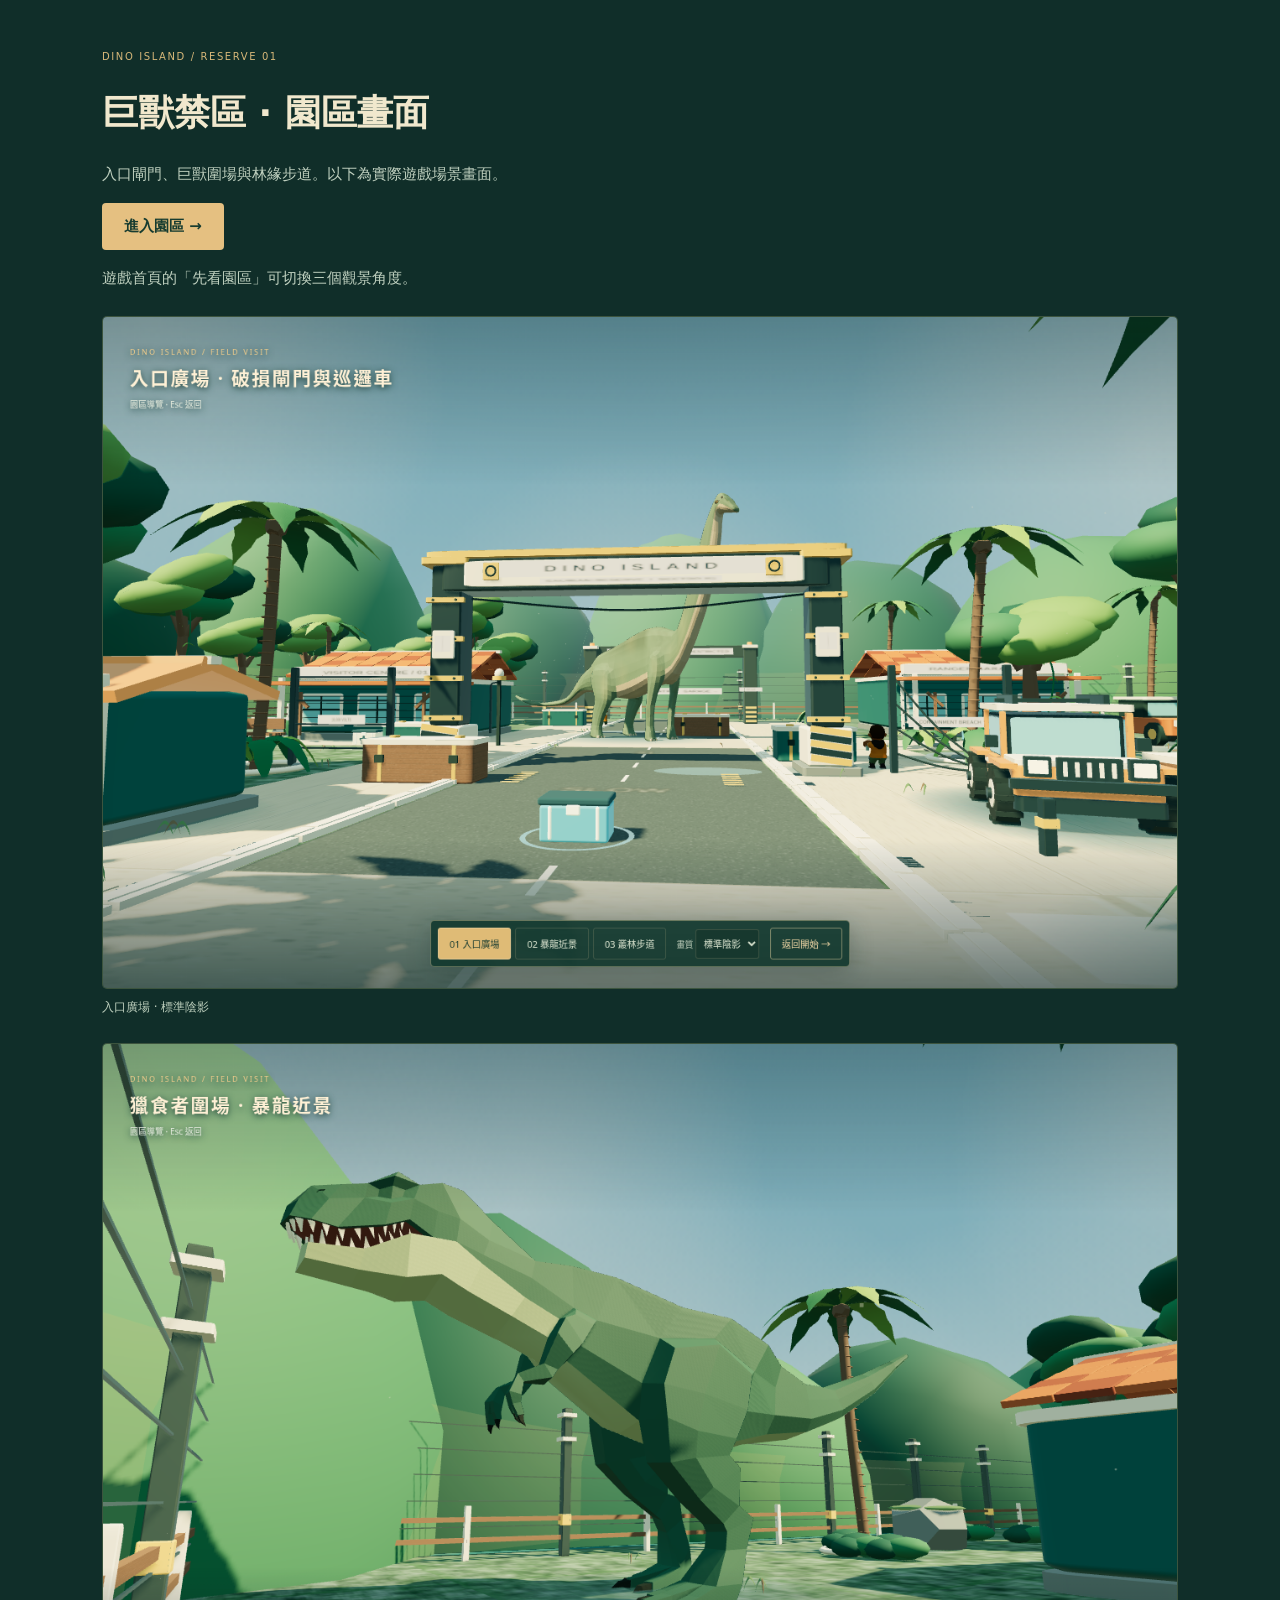
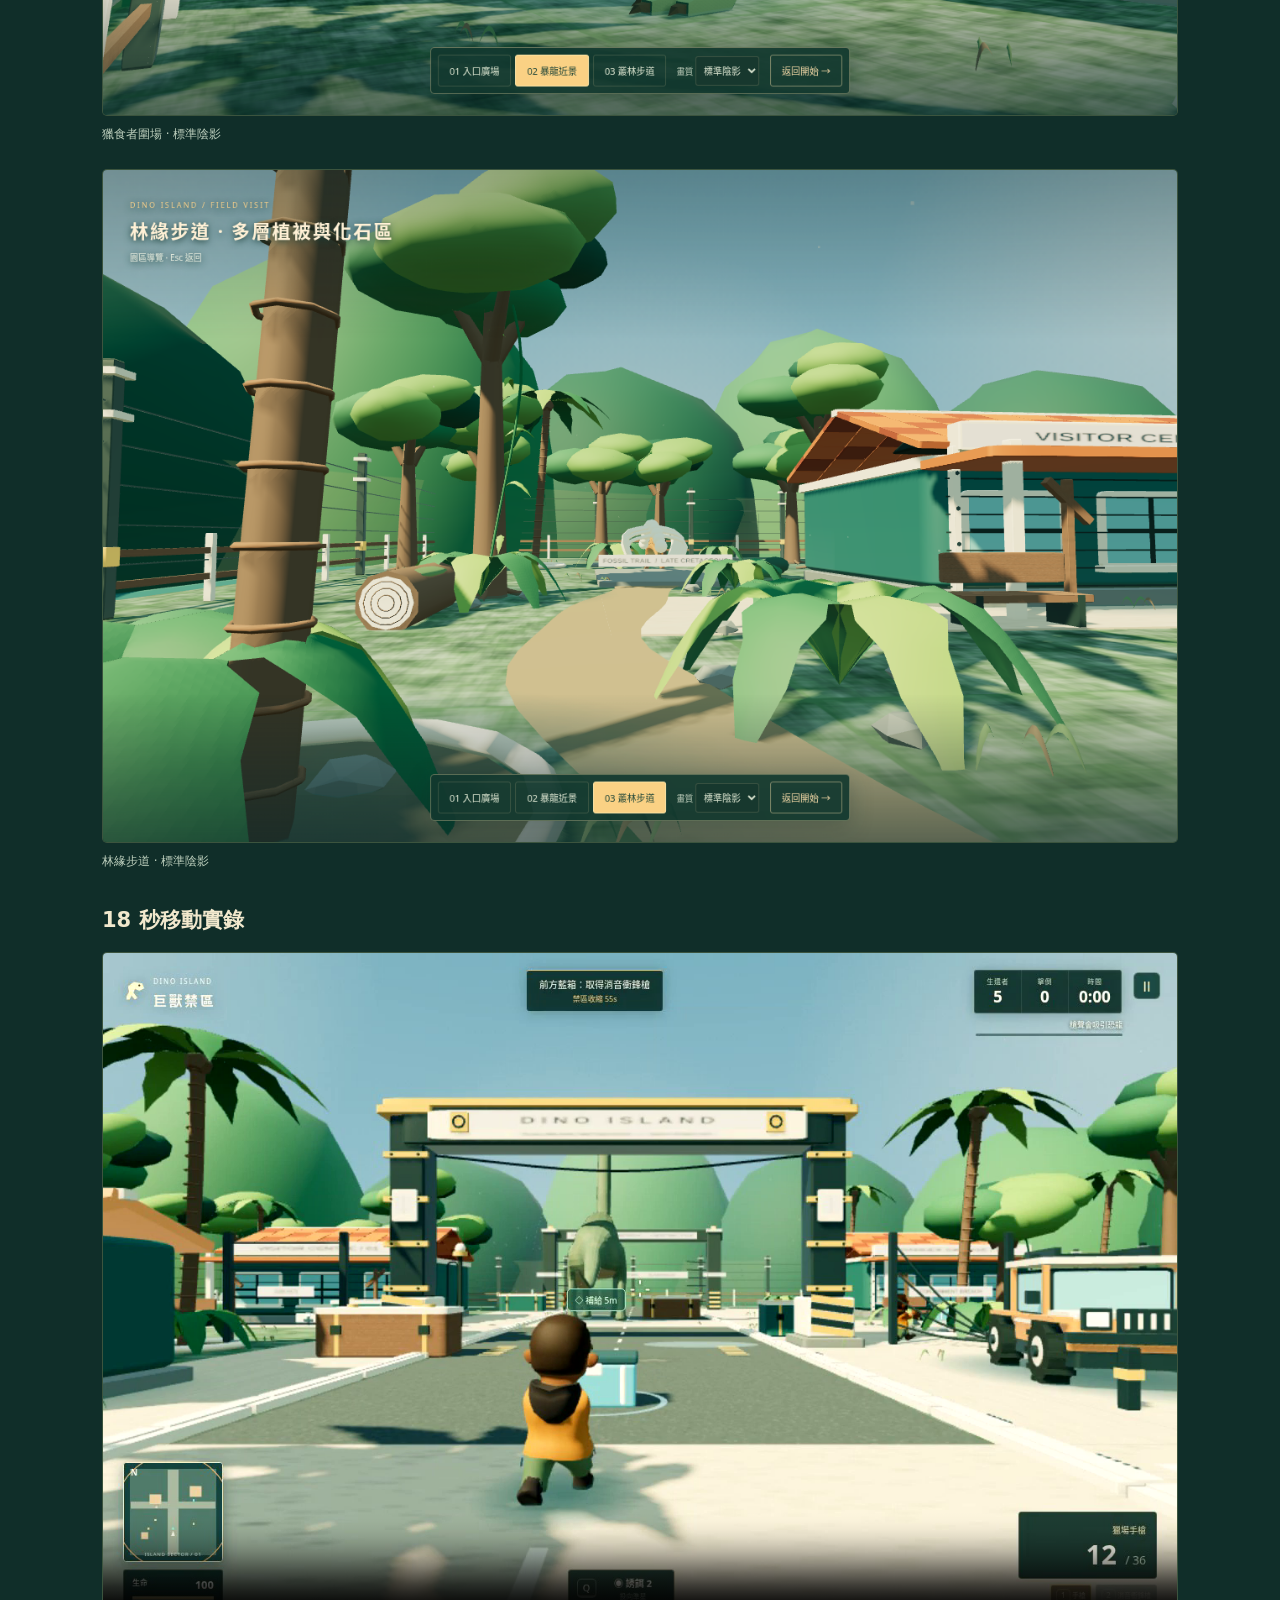
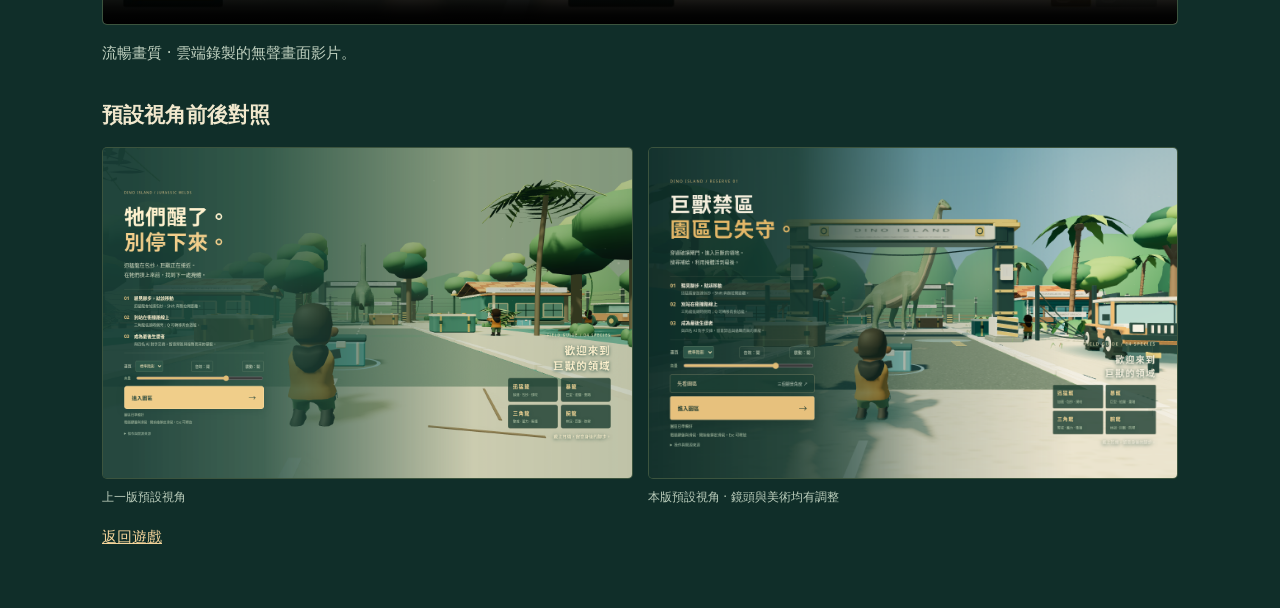
==== gallery/index.html @ 531caa0b "Improve Jurassic entrance art and add three-view park tour" ====
<!doctype html><html lang="zh-Hant"><head><meta charset="utf-8"><meta name="viewport" content="width=device-width,initial-scale=1"><title>巨獸禁區 · 園區畫面</title><style>
*{box-sizing:border-box}body{margin:0;background:#102e29;color:#f1e8cd;font:15px/1.8 system-ui,sans-serif}main{max-width:1120px;margin:auto;padding:42px 22px}small{color:#d7b879;letter-spacing:.16em;font-size:10px}h1{font-size:36px;margin:12px 0}h2{font-size:21px;margin:30px 0 12px}p{color:#bfd0bf}a{color:#f4d49a}a.play{display:inline-block;background:#e5c081;color:#173c30;padding:10px 22px;border-radius:4px;text-decoration:none;font-weight:700}img,video{display:block;width:100%;height:auto;border-radius:5px;border:1px solid #d0bb7a33;background:#173b30}figure{margin:24px 0}figcaption{color:#bdcfbd;font-size:12px;margin-top:8px}.compare{display:grid;grid-template-columns:1fr 1fr;gap:15px}.compare figure{margin:0}@media(max-width:700px){.compare{grid-template-columns:1fr}h1{font-size:29px}}
</style></head><body><main><small>DINO ISLAND / RESERVE 01</small><h1>巨獸禁區 · 園區畫面</h1><p>入口閘門、巨獸圍場與林緣步道。以下為實際遊戲場景畫面。</p><a class="play" href="../?v=art4">進入園區 →</a><p>遊戲首頁的「先看園區」可切換三個觀景角度。</p>
<figure><img src="entry-standard.png" alt="入口廣場的組裝閘門、腕龍、巡邏車與棕櫚"><figcaption>入口廣場 · 標準陰影</figcaption></figure>
<figure><img src="rex-standard.png" loading="lazy" alt="獵食者圍場的暴龍近景，顯示頭部、牙齒與全身尺度"><figcaption>獵食者圍場 · 標準陰影</figcaption></figure>
<figure><img src="jungle-standard.png" loading="lazy" alt="林緣步道、折面葉片、倒木、藤蔓與化石區"><figcaption>林緣步道 · 標準陰影</figcaption></figure>
<h2>18 秒移動實錄</h2><video controls playsinline preload="metadata" poster="walk-poster.png" src="walkthrough.mp4"></video><p>流暢畫質 · 雲端錄製的無聲畫面影片。</p>
<h2>預設視角前後對照</h2><div class="compare"><figure><img src="before.png" loading="lazy" alt="上一版的預設入口視角"><figcaption>上一版預設視角</figcaption></figure><figure><img src="intro.png" loading="lazy" alt="本版改善後的預設入口視角"><figcaption>本版預設視角 · 鏡頭與美術均有調整</figcaption></figure></div>
<p><a href="../?v=art4">返回遊戲</a></p></main></body></html>
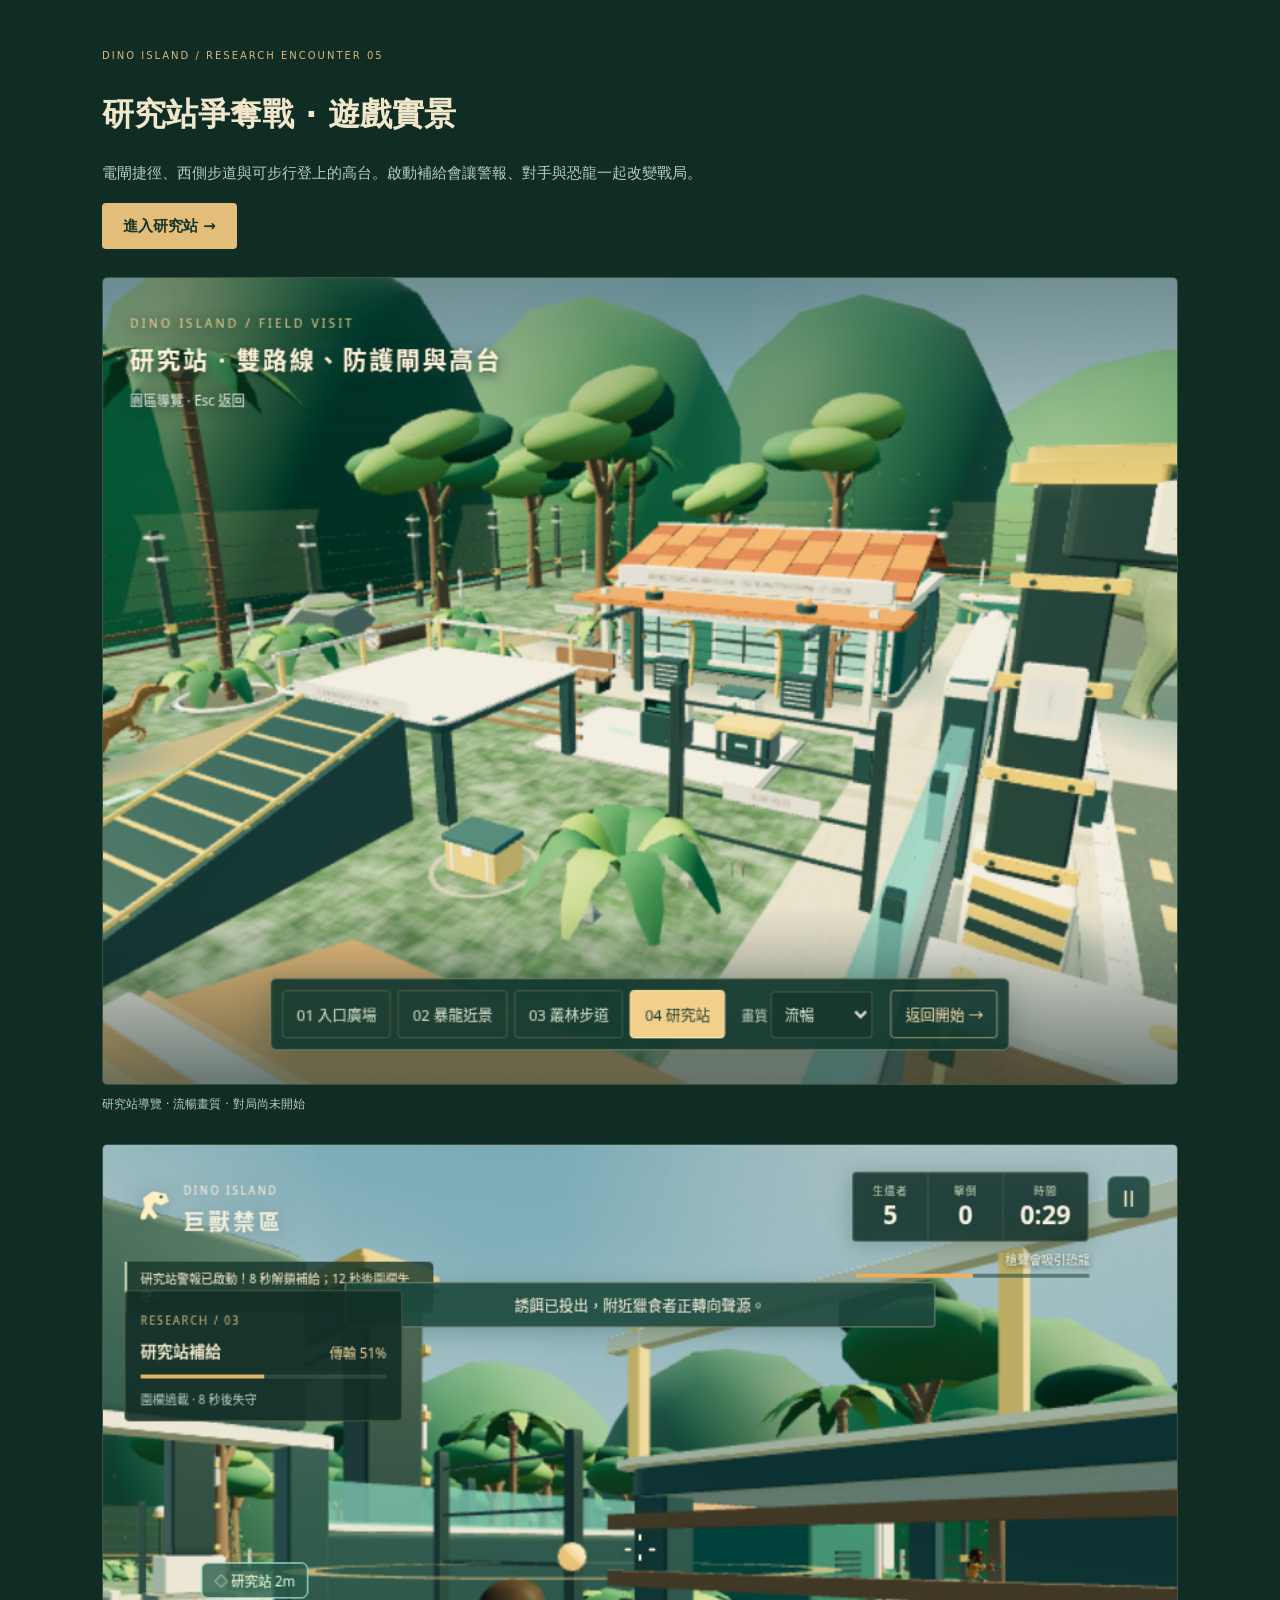
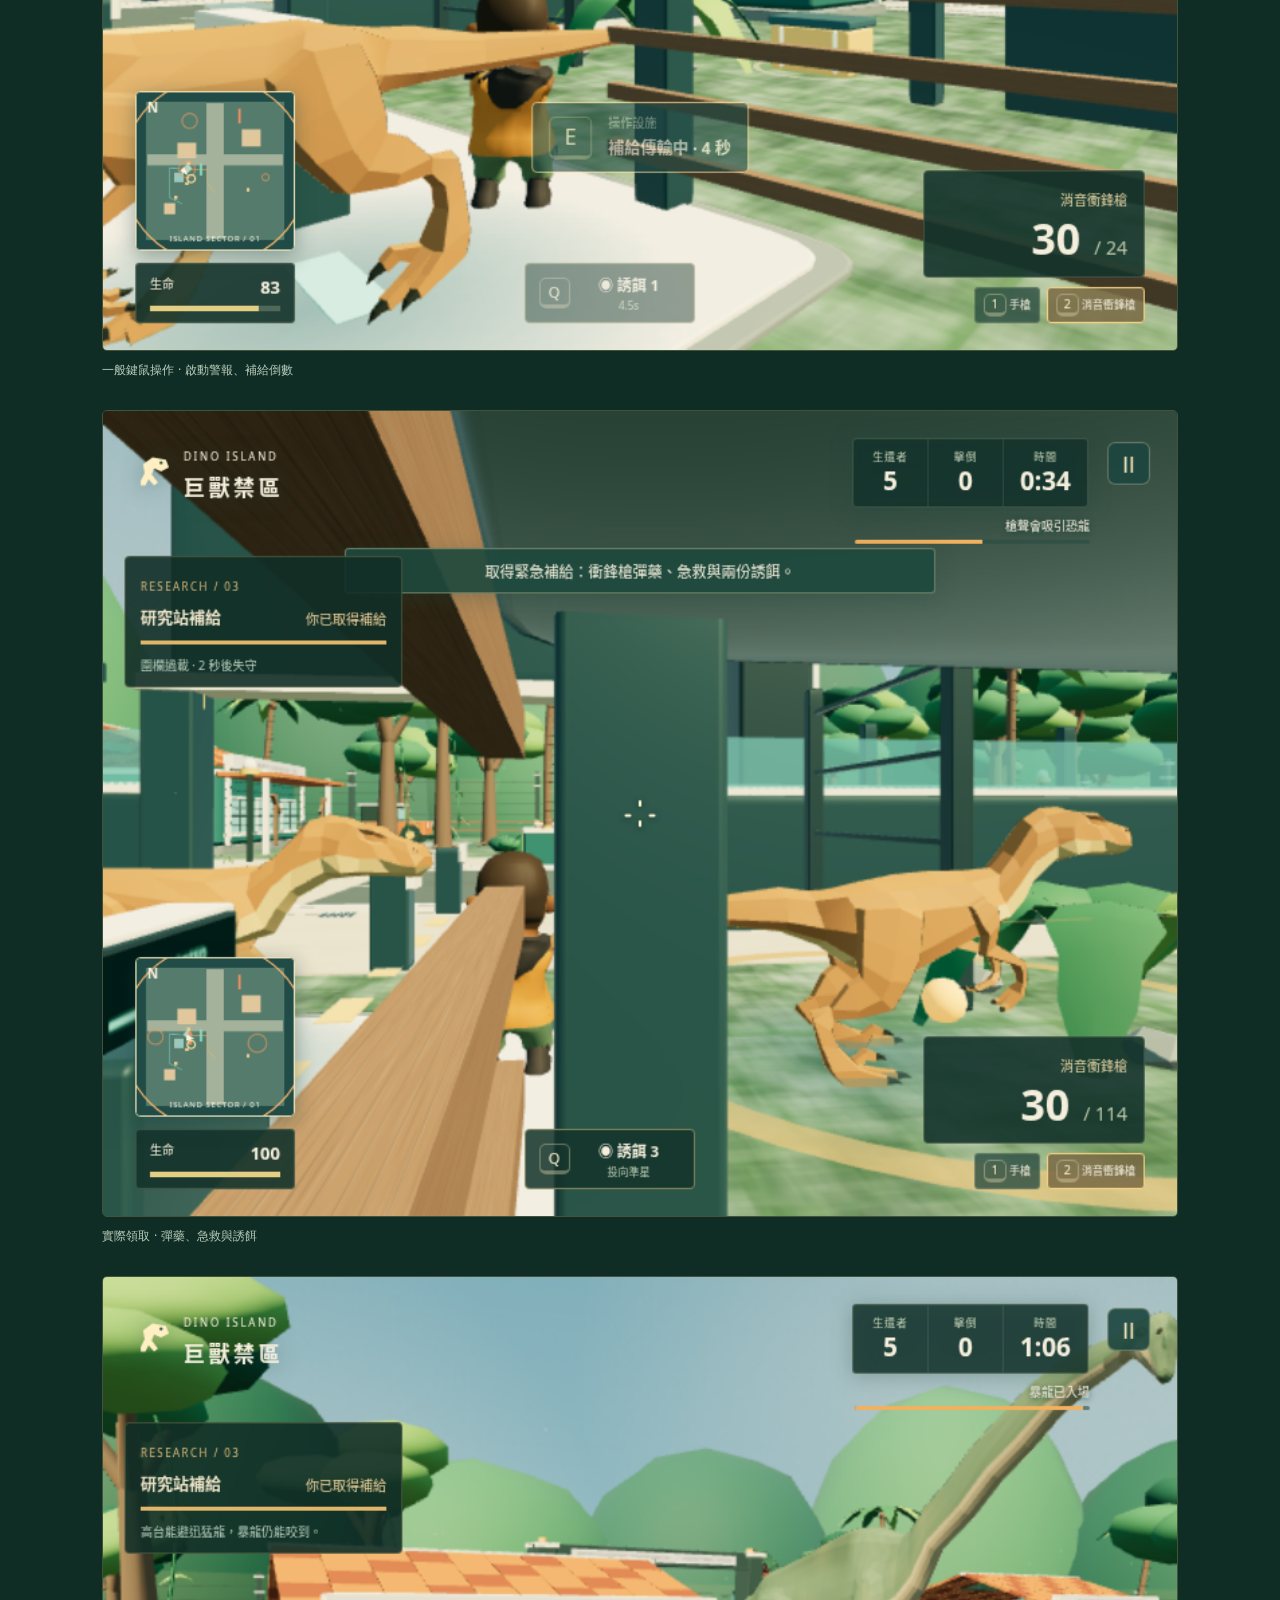
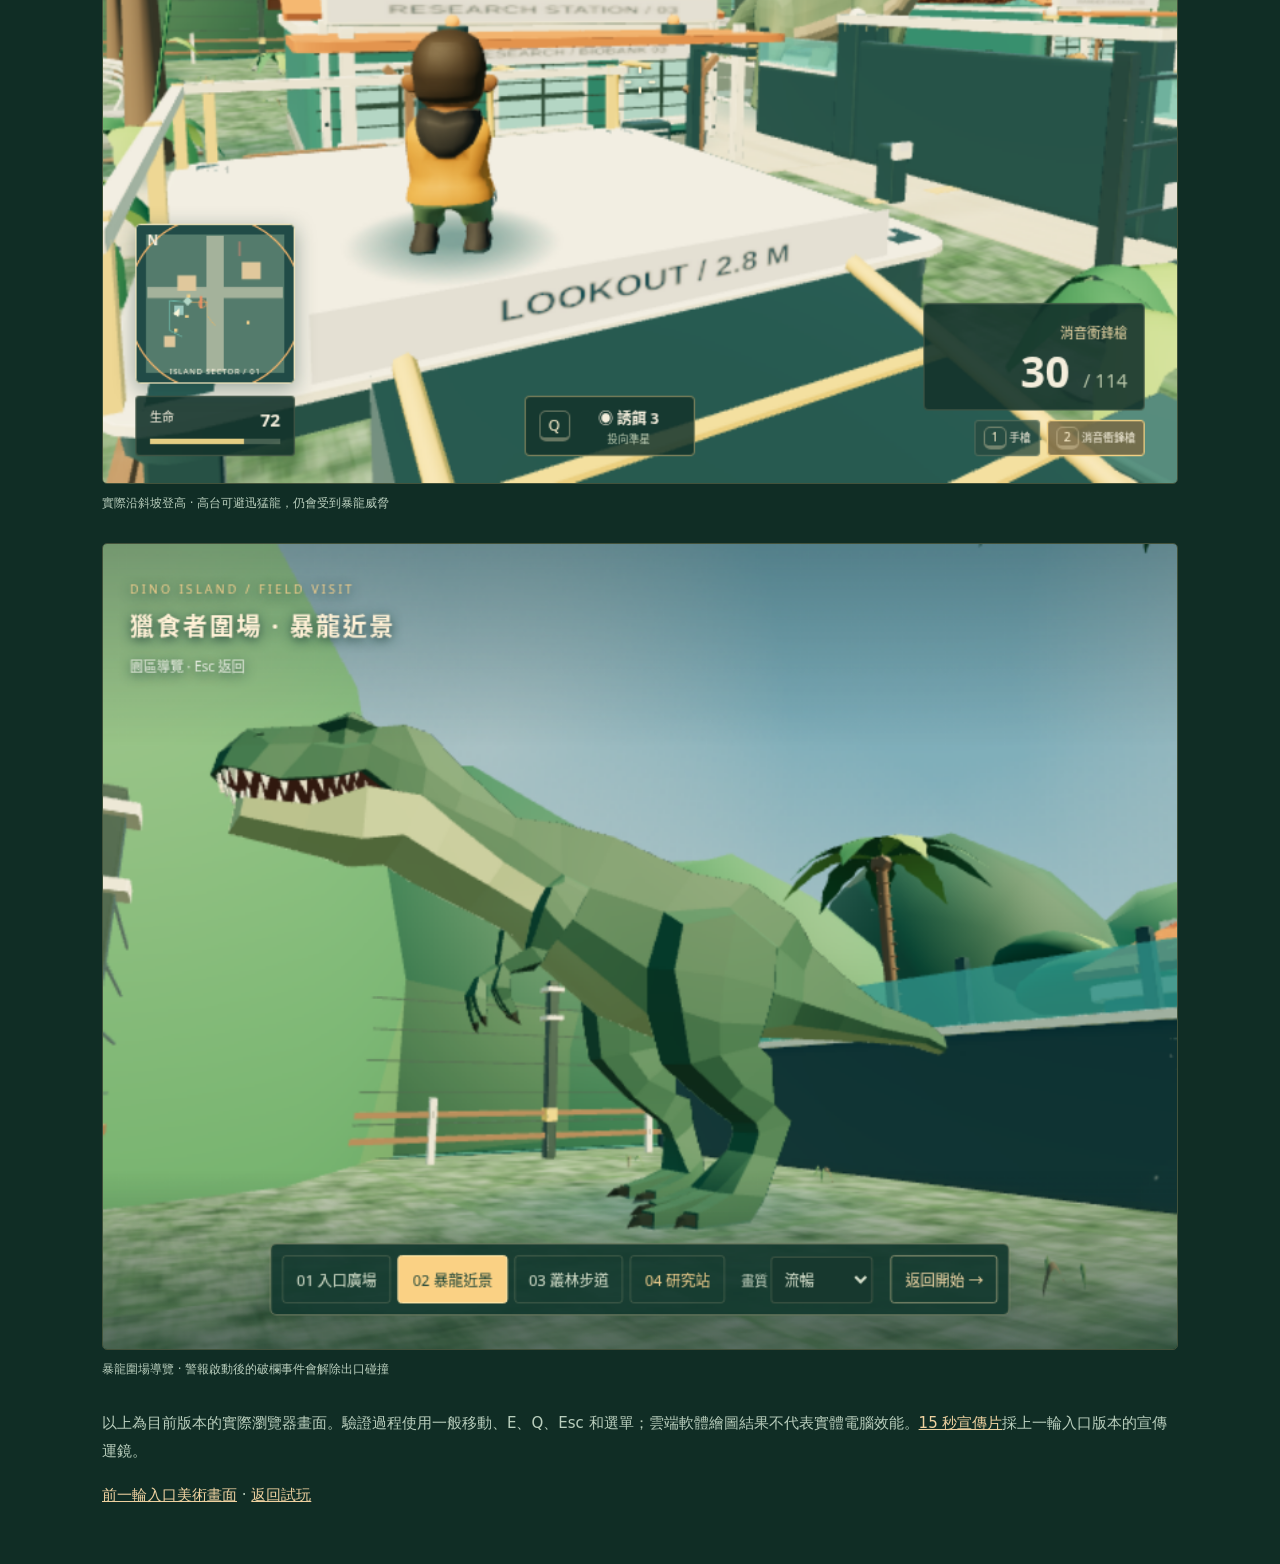
==== commit dfbcdb7b: "Add playable research-station contest, gates, high ground and rex breach" ====
--- a/gallery/index.html
+++ b/gallery/index.html
@@ -1,9 +1 @@
-<!doctype html><html lang="zh-Hant"><head><meta charset="utf-8"><meta name="viewport" content="width=device-width,initial-scale=1"><title>巨獸禁區 · 園區畫面</title><style>
-*{box-sizing:border-box}body{margin:0;background:#102e29;color:#f1e8cd;font:15px/1.8 system-ui,sans-serif}main{max-width:1120px;margin:auto;padding:42px 22px}small{color:#d7b879;letter-spacing:.16em;font-size:10px}h1{font-size:36px;margin:12px 0}h2{font-size:21px;margin:30px 0 12px}p{color:#bfd0bf}a{color:#f4d49a}a.play{display:inline-block;background:#e5c081;color:#173c30;padding:10px 22px;border-radius:4px;text-decoration:none;font-weight:700}img,video{display:block;width:100%;height:auto;border-radius:5px;border:1px solid #d0bb7a33;background:#173b30}figure{margin:24px 0}figcaption{color:#bdcfbd;font-size:12px;margin-top:8px}.compare{display:grid;grid-template-columns:1fr 1fr;gap:15px}.compare figure{margin:0}@media(max-width:700px){.compare{grid-template-columns:1fr}h1{font-size:29px}}
-</style></head><body><main><small>DINO ISLAND / RESERVE 01</small><h1>巨獸禁區 · 園區畫面</h1><p>入口閘門、巨獸圍場與林緣步道。以下為實際遊戲場景畫面。</p><a class="play" href="../?v=art4">進入園區 →</a><p>遊戲首頁的「先看園區」可切換三個觀景角度。</p>
-<figure><img src="entry-standard.png" alt="入口廣場的組裝閘門、腕龍、巡邏車與棕櫚"><figcaption>入口廣場 · 標準陰影</figcaption></figure>
-<figure><img src="rex-standard.png" loading="lazy" alt="獵食者圍場的暴龍近景，顯示頭部、牙齒與全身尺度"><figcaption>獵食者圍場 · 標準陰影</figcaption></figure>
-<figure><img src="jungle-standard.png" loading="lazy" alt="林緣步道、折面葉片、倒木、藤蔓與化石區"><figcaption>林緣步道 · 標準陰影</figcaption></figure>
-<h2>18 秒移動實錄</h2><video controls playsinline preload="metadata" poster="walk-poster.png" src="walkthrough.mp4"></video><p>流暢畫質 · 雲端錄製的無聲畫面影片。</p>
-<h2>預設視角前後對照</h2><div class="compare"><figure><img src="before.png" loading="lazy" alt="上一版的預設入口視角"><figcaption>上一版預設視角</figcaption></figure><figure><img src="intro.png" loading="lazy" alt="本版改善後的預設入口視角"><figcaption>本版預設視角 · 鏡頭與美術均有調整</figcaption></figure></div>
-<p><a href="../?v=art4">返回遊戲</a></p></main></body></html>+<!doctype html><html lang="zh-Hant"><head><meta charset="utf-8"><meta name="viewport" content="width=device-width,initial-scale=1"><title>研究站爭奪戰 · 遊戲實景</title><style>*{box-sizing:border-box}body{margin:0;background:#102d25;color:#f1e7cb;font:15px/1.9 system-ui,sans-serif}main{max-width:1120px;margin:auto;padding:40px 22px}small{font-size:10px;letter-spacing:.2em;color:#dab67b}h1{font-size:32px;line-height:1.5}p,figcaption{color:#b9cebd}a{color:#eed1a0}a.play{display:inline-block;background:#e3bd7a;color:#163426;text-decoration:none;padding:9px 21px;border-radius:4px;font-weight:700}figure{margin:28px 0}img{display:block;width:100%;height:auto;border:1px solid #ceb67744;border-radius:5px}figcaption{font-size:12px;margin-top:8px}</style></head><body><main><small>DINO ISLAND / RESEARCH ENCOUNTER 05</small><h1>研究站爭奪戰 · 遊戲實景</h1><p>電閘捷徑、西側步道與可步行登上的高台。啟動補給會讓警報、對手與恐龍一起改變戰局。</p><a class="play" href="../?v=research5">進入研究站 →</a><figure><img src="research-performance.png" alt="研究站、兩條進路、防護閘與斜坡高台"><figcaption>研究站導覽 · 流暢畫質 · 對局尚未開始</figcaption></figure><figure><img src="alarm.png" loading="lazy" alt="玩家實際啟動研究站警報與補給傳輸"><figcaption>一般鍵鼠操作 · 啟動警報、補給倒數</figcaption></figure><figure><img src="reward.png" loading="lazy" alt="玩家在對手之前取得有限研究站補給"><figcaption>實際領取 · 彈藥、急救與誘餌</figcaption></figure><figure><img src="high-ground.png" loading="lazy" alt="角色沿實體斜坡登上二點八公尺高台"><figcaption>實際沿斜坡登高 · 高台可避迅猛龍，仍會受到暴龍威脅</figcaption></figure><figure><img src="paddock-performance.png" loading="lazy" alt="原場景暴龍位於具有可破壞出口的圍場"><figcaption>暴龍圍場導覽 · 警報啟動後的破欄事件會解除出口碰撞</figcaption></figure><p>以上為目前版本的實際瀏覽器畫面。驗證過程使用一般移動、E、Q、Esc 和選單；雲端軟體繪圖結果不代表實體電腦效能。<a href="../promo/">15 秒宣傳片</a>採上一輪入口版本的宣傳運鏡。</p><p><a href="../art4/gallery/">前一輪入口美術畫面</a> · <a href="../?v=research5">返回試玩</a></p></main></body></html>
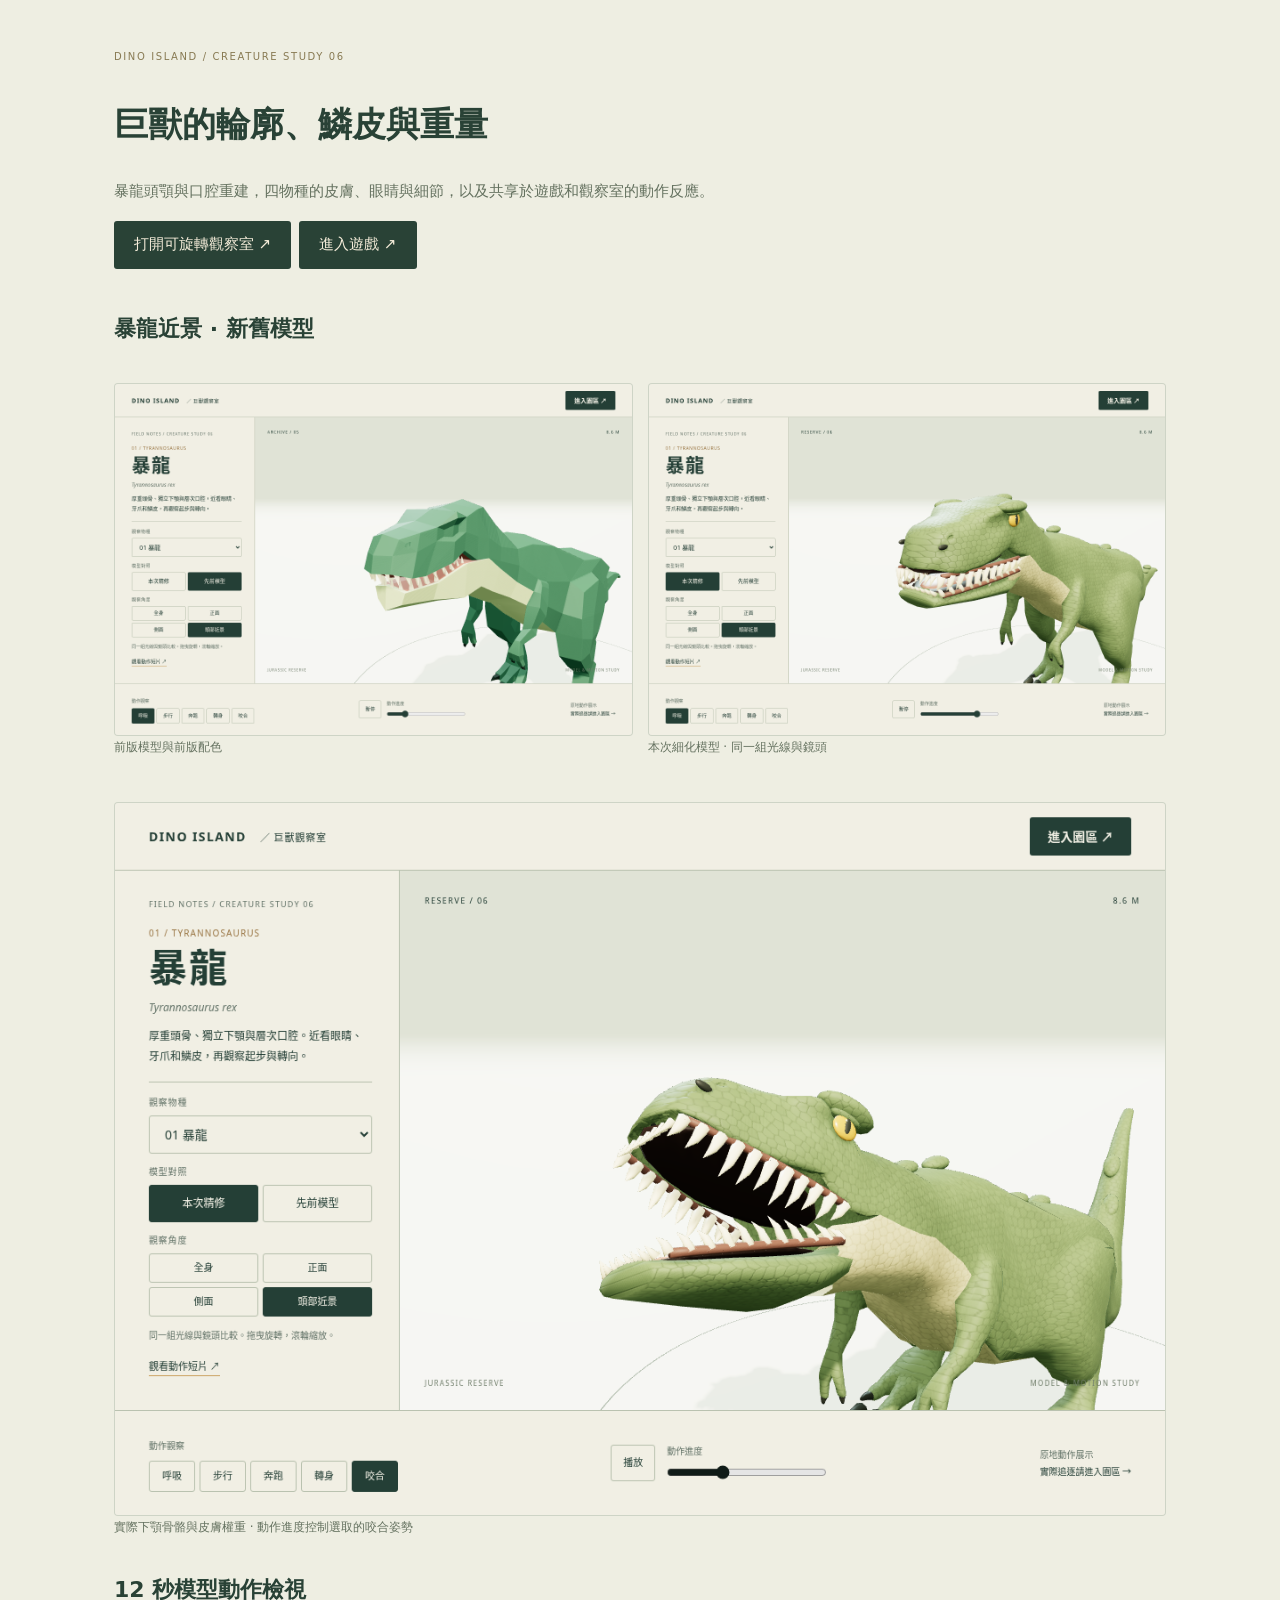
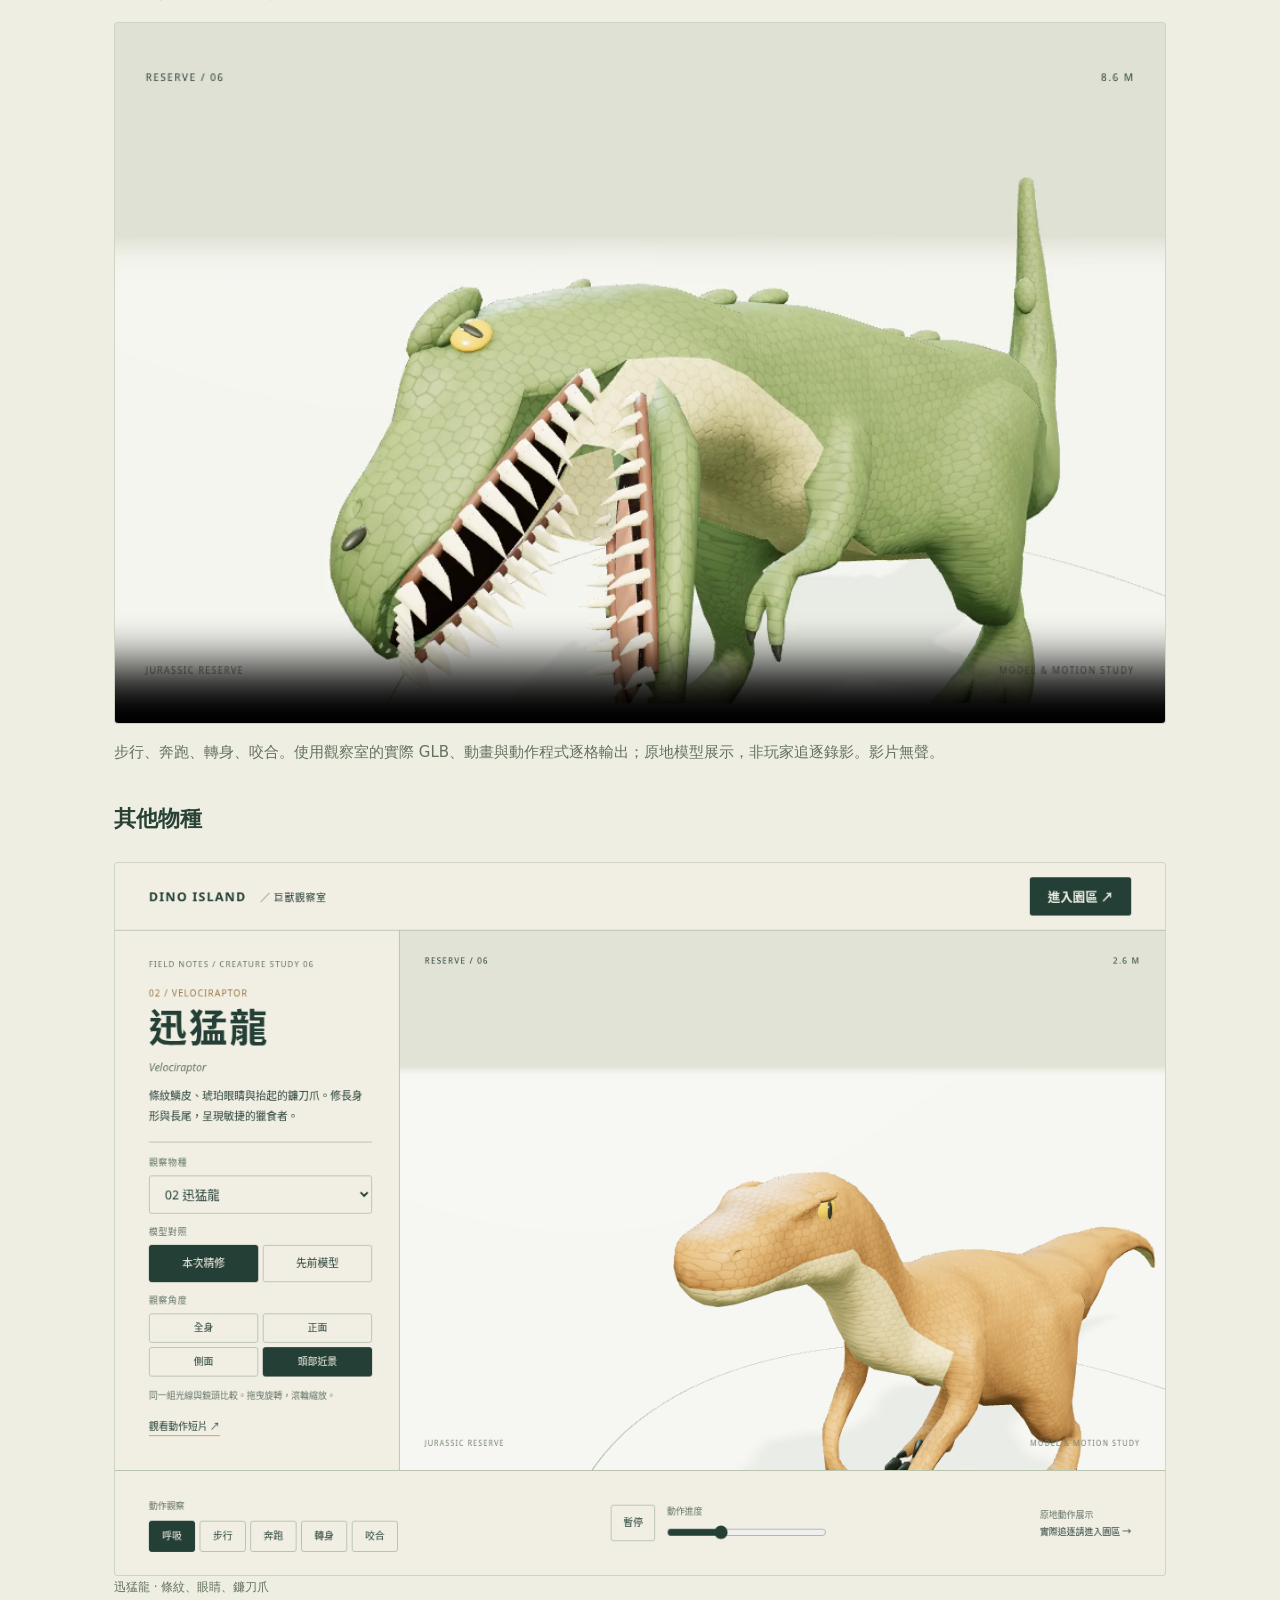
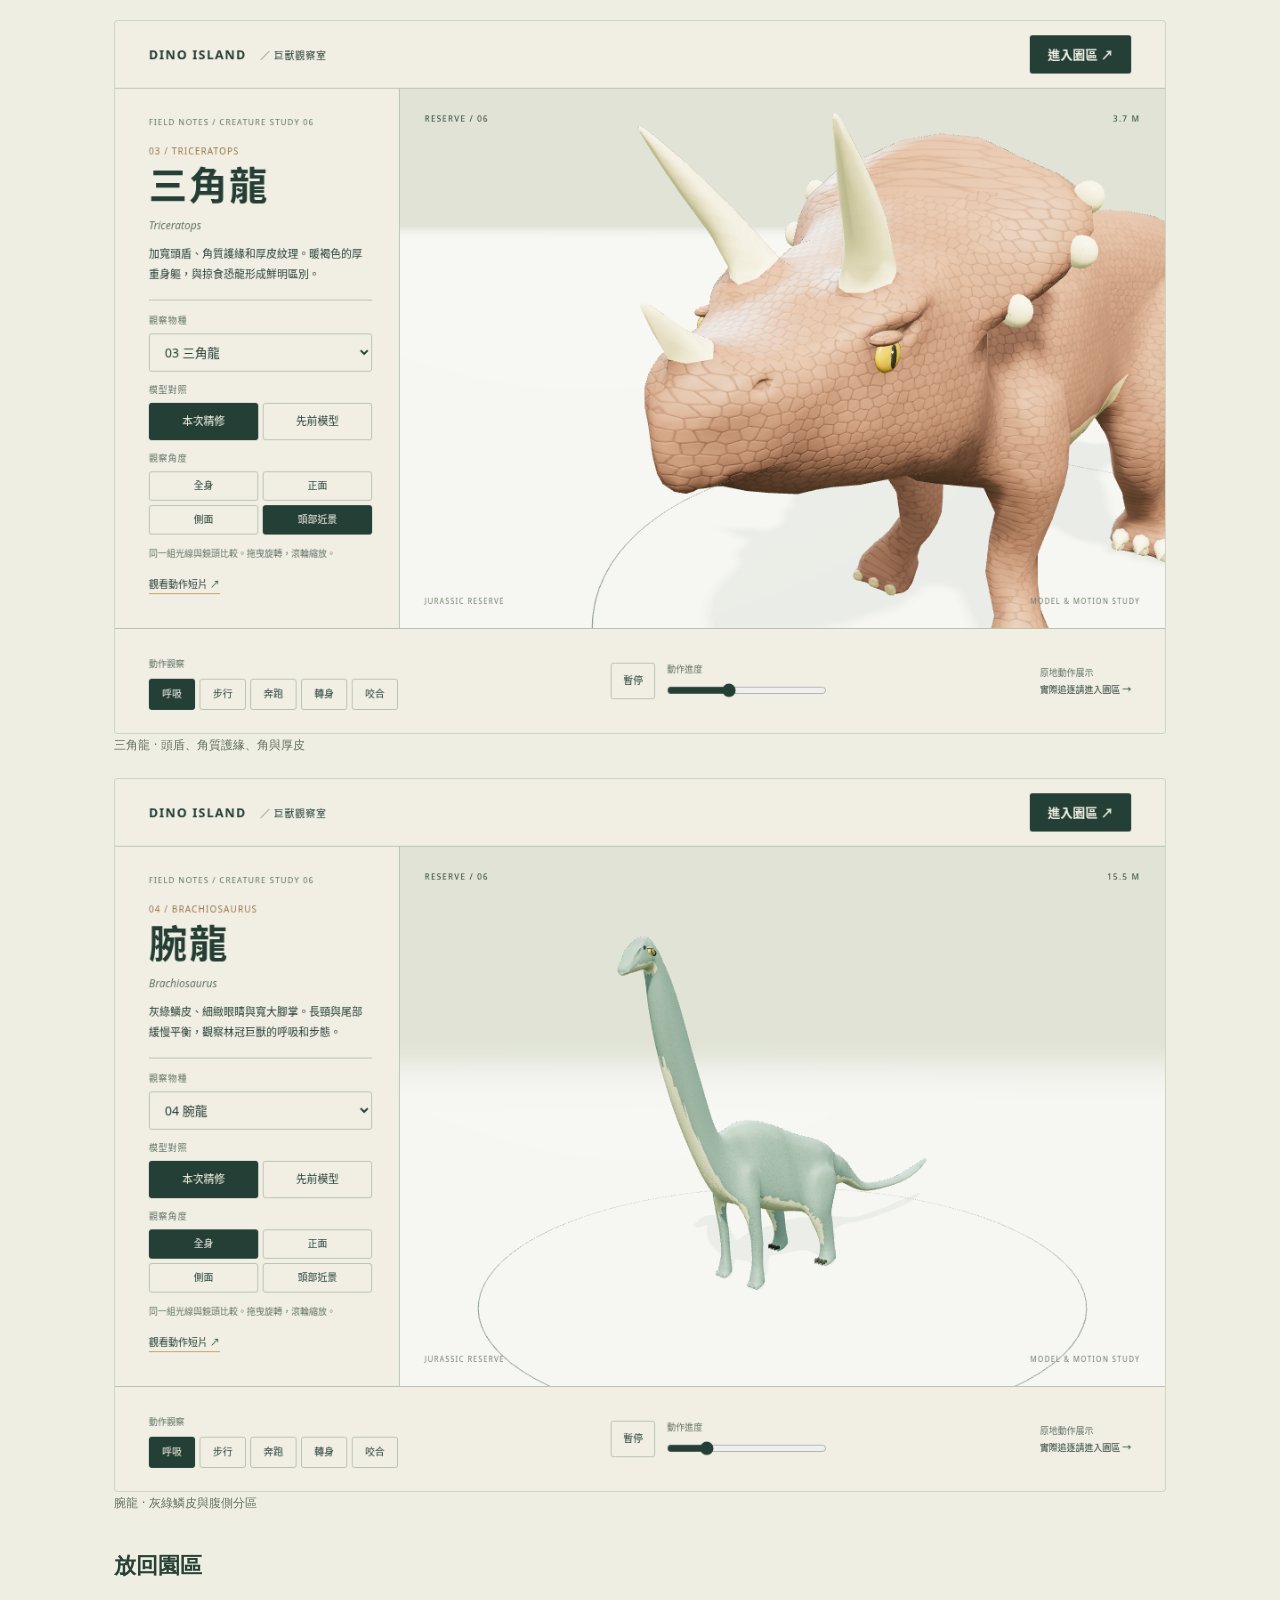
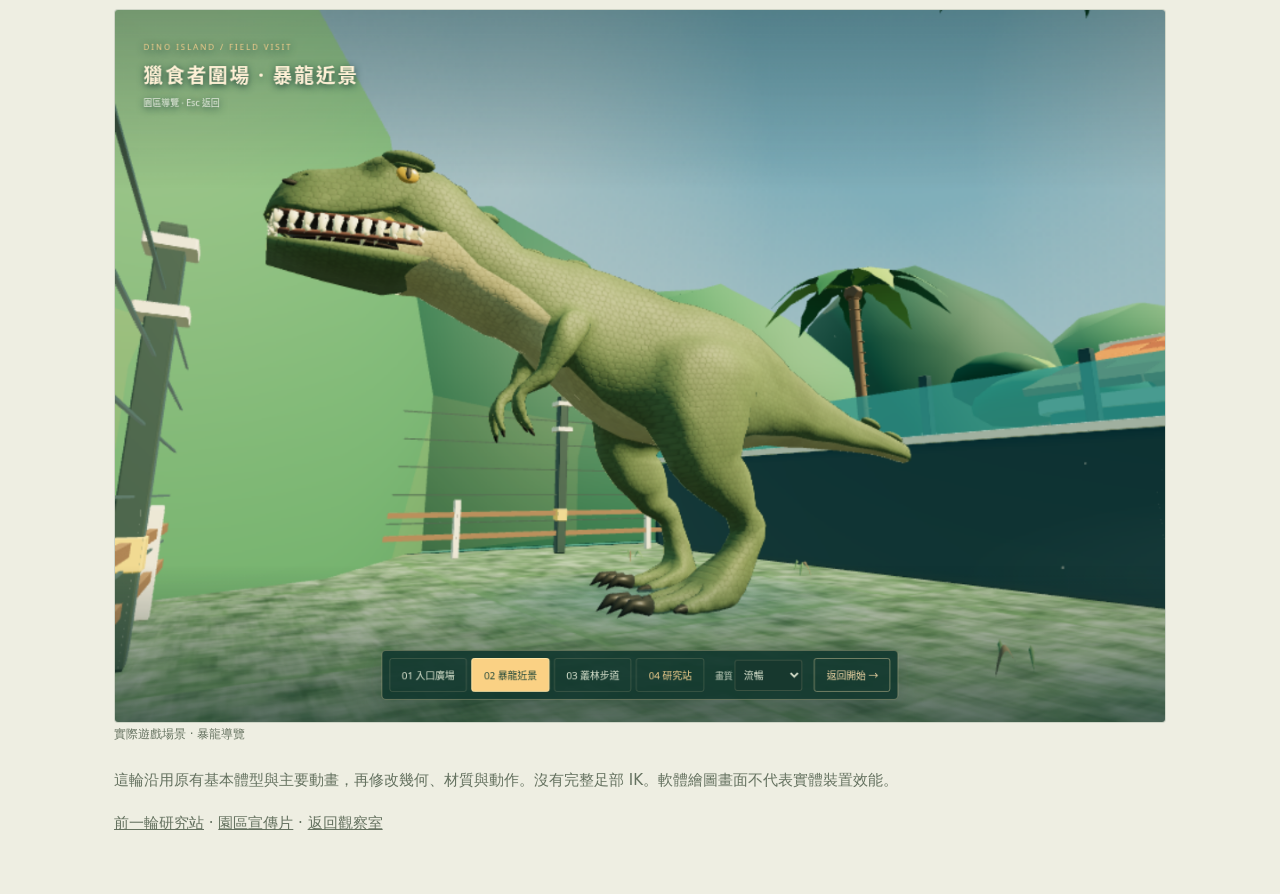
==== commit bdb94413: "Refine dinosaur assets, weighted rex jaw and motion; add interactive creature review" ====
--- a/gallery/index.html
+++ b/gallery/index.html
@@ -1 +1 @@
-<!doctype html><html lang="zh-Hant"><head><meta charset="utf-8"><meta name="viewport" content="width=device-width,initial-scale=1"><title>研究站爭奪戰 · 遊戲實景</title><style>*{box-sizing:border-box}body{margin:0;background:#102d25;color:#f1e7cb;font:15px/1.9 system-ui,sans-serif}main{max-width:1120px;margin:auto;padding:40px 22px}small{font-size:10px;letter-spacing:.2em;color:#dab67b}h1{font-size:32px;line-height:1.5}p,figcaption{color:#b9cebd}a{color:#eed1a0}a.play{display:inline-block;background:#e3bd7a;color:#163426;text-decoration:none;padding:9px 21px;border-radius:4px;font-weight:700}figure{margin:28px 0}img{display:block;width:100%;height:auto;border:1px solid #ceb67744;border-radius:5px}figcaption{font-size:12px;margin-top:8px}</style></head><body><main><small>DINO ISLAND / RESEARCH ENCOUNTER 05</small><h1>研究站爭奪戰 · 遊戲實景</h1><p>電閘捷徑、西側步道與可步行登上的高台。啟動補給會讓警報、對手與恐龍一起改變戰局。</p><a class="play" href="../?v=research5">進入研究站 →</a><figure><img src="research-performance.png" alt="研究站、兩條進路、防護閘與斜坡高台"><figcaption>研究站導覽 · 流暢畫質 · 對局尚未開始</figcaption></figure><figure><img src="alarm.png" loading="lazy" alt="玩家實際啟動研究站警報與補給傳輸"><figcaption>一般鍵鼠操作 · 啟動警報、補給倒數</figcaption></figure><figure><img src="reward.png" loading="lazy" alt="玩家在對手之前取得有限研究站補給"><figcaption>實際領取 · 彈藥、急救與誘餌</figcaption></figure><figure><img src="high-ground.png" loading="lazy" alt="角色沿實體斜坡登上二點八公尺高台"><figcaption>實際沿斜坡登高 · 高台可避迅猛龍，仍會受到暴龍威脅</figcaption></figure><figure><img src="paddock-performance.png" loading="lazy" alt="原場景暴龍位於具有可破壞出口的圍場"><figcaption>暴龍圍場導覽 · 警報啟動後的破欄事件會解除出口碰撞</figcaption></figure><p>以上為目前版本的實際瀏覽器畫面。驗證過程使用一般移動、E、Q、Esc 和選單；雲端軟體繪圖結果不代表實體電腦效能。<a href="../promo/">15 秒宣傳片</a>採上一輪入口版本的宣傳運鏡。</p><p><a href="../art4/gallery/">前一輪入口美術畫面</a> · <a href="../?v=research5">返回試玩</a></p></main></body></html>+<!doctype html><html lang="zh-Hant"><head><meta charset="utf-8"><meta name="viewport" content="width=device-width,initial-scale=1"><title>巨獸觀察 · 模型與動作</title><style>*{box-sizing:border-box}body{margin:0;background:#eeeee2;color:#294236;font:15px/1.85 system-ui,sans-serif}main{max-width:1100px;margin:auto;padding:42px 24px}small{font-size:10px;letter-spacing:.16em;color:#887a53}h1{font-size:34px}h2{font-size:22px;margin:32px 0 12px}a{color:inherit}a.play{display:inline-block;background:#294236;color:#f5edda;padding:10px 20px;margin:0 8px 8px 0;text-decoration:none;border-radius:3px}p,figcaption{color:#64715f}figure{margin:22px 0}img,video{display:block;width:100%;height:auto;background:#dfe3d7;border-radius:4px;border:1px solid #9daa9544}.compare{display:grid;grid-template-columns:1fr 1fr;gap:15px}figcaption{font-size:12px}@media(max-width:650px){.compare{grid-template-columns:1fr}h1{font-size:27px}}</style></head><body><main><small>DINO ISLAND / CREATURE STUDY 06</small><h1>巨獸的輪廓、鱗皮與重量</h1><p>暴龍頭顎與口腔重建，四物種的皮膚、眼睛與細節，以及共享於遊戲和觀察室的動作反應。</p><a class="play" href="../creatures.html">打開可旋轉觀察室 ↗</a><a class="play" href="../?v=creatures6">進入遊戲 ↗</a><h2>暴龍近景 · 新舊模型</h2><div class="compare"><figure><img src="rex-before.png" alt="前版暴龍模型，同一組展示光線"><figcaption>前版模型與前版配色</figcaption></figure><figure><img src="rex-head.png" alt="本次暴龍頭顱、鱗皮、琥珀眼睛"><figcaption>本次細化模型 · 同一組光線與鏡頭</figcaption></figure></div><figure><img src="rex-mouth.png" alt="實際下顎張開，顯示上下牙齒、牙齦及舌頭"><figcaption>實際下顎骨骼與皮膚權重 · 動作進度控制選取的咬合姿勢</figcaption></figure><h2 id="motion">12 秒模型動作檢視</h2><video controls playsinline preload="metadata" poster="creature-motion-poster.png" src="creature-motion.mp4"></video><p>步行、奔跑、轉身、咬合。使用觀察室的實際 GLB、動畫與動作程式逐格輸出；原地模型展示，非玩家追逐錄影。影片無聲。</p><h2>其他物種</h2><figure><img src="raptor-head.png" loading="lazy" alt="迅猛龍暖褐色皮膚與眼睛"><figcaption>迅猛龍 · 條紋、眼睛、鐮刀爪</figcaption></figure><figure><img src="trike-head.png" loading="lazy" alt="三角龍頭盾、角與厚皮"><figcaption>三角龍 · 頭盾、角質護緣、角與厚皮</figcaption></figure><figure><img src="brachio-full.png" loading="lazy" alt="腕龍灰綠皮膚與長頸全身"><figcaption>腕龍 · 灰綠鱗皮與腹側分區</figcaption></figure><h2>放回園區</h2><figure><img src="rex-game.png" loading="lazy" alt="遊戲圍場中的細化暴龍"><figcaption>實際遊戲場景 · 暴龍導覽</figcaption></figure><p>這輪沿用原有基本體型與主要動畫，再修改幾何、材質與動作。沒有完整足部 IK。軟體繪圖畫面不代表實體裝置效能。</p><p><a href="../research5/gallery/">前一輪研究站</a> · <a href="../promo/">園區宣傳片</a> · <a href="../creatures.html">返回觀察室</a></p></main></body></html>
